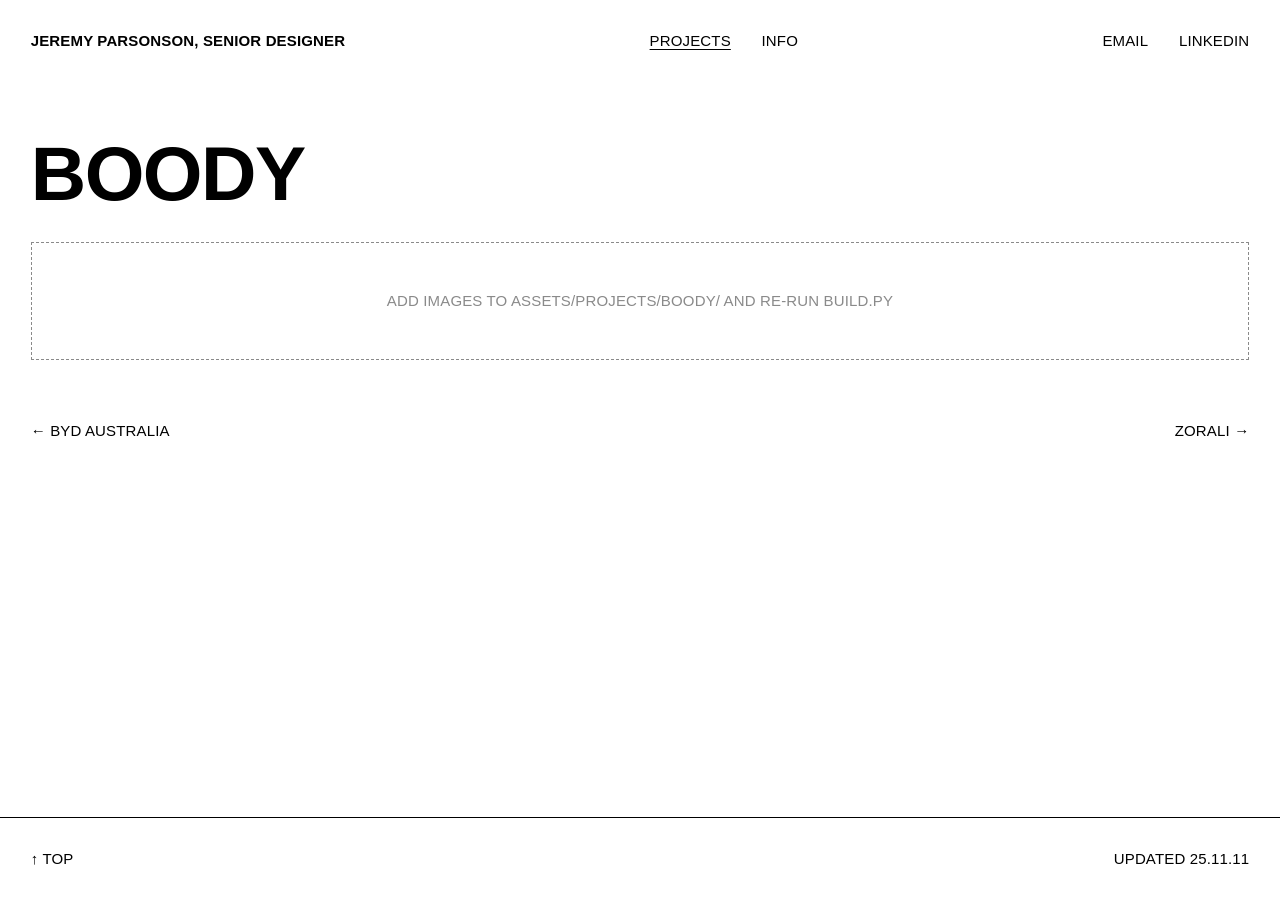
==== projects/boody.html @ ed54d406 "Add files via upload" ====
<!doctype html>
<html lang="en">
<head>
<meta charset="utf-8">
<meta name="viewport" content="width=device-width, initial-scale=1">
<title>Boody — Jeremy Parsonson</title>
<meta name="description" content="Jeremy Parsonson, Senior Designer. Brand identity, campaigns, digital and motion.">
<meta property="og:title" content="Boody — Jeremy Parsonson">
<meta property="og:description" content="Jeremy Parsonson, Senior Designer. Brand identity, campaigns, digital and motion.">
<meta property="og:type" content="website">
<link rel="stylesheet" href="../site.css">
</head>
<body>
<header class="site-header">
  <a class="name" href="../index.html">Jeremy Parsonson, Senior Designer</a>
  <nav>
    <a href="../index.html#work" aria-current="page">Projects</a>
    <a href="../information.html">Info</a>
  </nav>
  <nav>
    <a href="mailto:jeparsonson@gmail.com">Email</a>
    <a href="https://www.linkedin.com/in/jeremy-parsonson-223013231/" target="_blank" rel="noopener">LinkedIn</a>
  </nav>
</header>
<main>
<article class="project">
  <h1>Boody</h1>
  
  <div class="gallery">
  <div class="empty">Add images to assets/projects/boody/ and re-run build.py</div>
  </div>
  <div class="pager">
    <a href="byd-australia.html">&larr; BYD Australia</a>
    <a href="zorali.html">Zorali &rarr;</a>
  </div>
</article>
</main>
<footer class="site-footer">
  <a href="#">&uarr; Top</a>
  <span>Updated 25.11.11</span>
</footer>
</body>
</html>
---- site.css ----
:root {
  --bg: #fff;
  --fg: #000;
  --muted: #8a8a8a;
  --gutter: clamp(16px, 2.4vw, 32px);
  --font: "Helvetica Neue", Helvetica, Arial, "Liberation Sans", sans-serif;
}

* { box-sizing: border-box; margin: 0; padding: 0; }

html { -webkit-text-size-adjust: 100%; }

body {
  background: var(--bg);
  color: var(--fg);
  font-family: var(--font);
  font-size: 15px;
  line-height: 1.35;
  text-transform: uppercase;
  letter-spacing: 0.01em;
  min-height: 100vh;
  display: flex;
  flex-direction: column;
}

a { color: inherit; text-decoration: none; }
a:hover { text-decoration: underline; text-underline-offset: 3px; }

/* header */
.site-header {
  position: sticky;
  top: 0;
  z-index: 10;
  background: var(--bg);
  display: flex;
  flex-wrap: wrap;
  justify-content: space-between;
  gap: 4px var(--gutter);
  padding: var(--gutter);
}
.site-header nav { display: flex; gap: var(--gutter); }
.site-header .name { font-weight: 600; }
.site-header [aria-current="page"] { text-decoration: underline; text-underline-offset: 3px; }

main { flex: 1; padding: 0 var(--gutter) var(--gutter); }

/* home */
.hero {
  max-width: 22ch;
  font-size: clamp(32px, 6.4vw, 92px);
  line-height: 0.98;
  font-weight: 600;
  letter-spacing: -0.02em;
  padding: clamp(48px, 12vh, 140px) 0 var(--gutter);
}
.cta {
  display: inline-block;
  font-size: clamp(32px, 6.4vw, 92px);
  line-height: 0.98;
  font-weight: 600;
  letter-spacing: -0.02em;
  text-decoration: underline;
  text-decoration-thickness: 0.06em;
  text-underline-offset: 0.12em;
  margin-bottom: clamp(64px, 16vh, 200px);
}

.section-label { color: var(--muted); margin-bottom: 12px; }

.work-list { list-style: none; border-top: 1px solid var(--fg); }
.work-list li { border-bottom: 1px solid var(--fg); }
.work-list a {
  display: flex;
  justify-content: space-between;
  align-items: baseline;
  padding: 14px 0;
  font-size: clamp(22px, 3.6vw, 52px);
  font-weight: 600;
  letter-spacing: -0.015em;
  line-height: 1;
}
.work-list a:hover { text-decoration: none; }
.work-list .idx { font-size: 13px; font-weight: 400; letter-spacing: 0.01em; color: var(--muted); }
.work-list a:hover .idx { color: var(--fg); }

/* hover preview (desktop, only when a thumbnail exists) */
.preview {
  position: fixed;
  top: 0; left: 0;
  width: min(28vw, 360px);
  aspect-ratio: 4 / 5;
  object-fit: cover;
  pointer-events: none;
  opacity: 0;
  transform: translate(-50%, -50%);
  transition: opacity .12s ease;
  z-index: 5;
}
.preview.on { opacity: 1; }
@media (hover: none), (max-width: 760px) { .preview { display: none; } }

/* info */
.info {
  display: grid;
  grid-template-columns: repeat(12, 1fr);
  gap: var(--gutter);
  padding-top: clamp(32px, 8vh, 96px);
}
.info .lede { grid-column: 1 / span 7; font-size: clamp(24px, 3.4vw, 48px); font-weight: 600; line-height: 1.02; letter-spacing: -0.015em; }
.info .col { grid-column: span 3; }
.info .col:first-of-type { grid-column: 1 / span 3; }
.info h2 { font-size: 15px; font-weight: 400; color: var(--muted); margin-bottom: 8px; }
.info ul { list-style: none; }
.info .contact { grid-column: 1 / span 12; margin-top: var(--gutter); }
@media (max-width: 760px) {
  .info .lede, .info .col, .info .col:first-of-type { grid-column: 1 / -1; }
}

/* project */
.project h1 { font-size: clamp(32px, 6vw, 88px); line-height: 0.98; letter-spacing: -0.02em; font-weight: 600; padding: clamp(24px, 6vh, 72px) 0 var(--gutter); }
.project .desc { max-width: 60ch; margin-bottom: var(--gutter); text-transform: none; }
.gallery { display: flex; flex-direction: column; gap: var(--gutter); }
.gallery img, .gallery video { width: 100%; height: auto; display: block; }
.empty { border: 1px dashed var(--muted); color: var(--muted); padding: 48px var(--gutter); text-align: center; }
.pager { display: flex; justify-content: space-between; margin-top: calc(var(--gutter) * 2); }

/* footer */
.site-footer {
  display: flex;
  justify-content: space-between;
  gap: var(--gutter);
  padding: var(--gutter);
  border-top: 1px solid var(--fg);
}
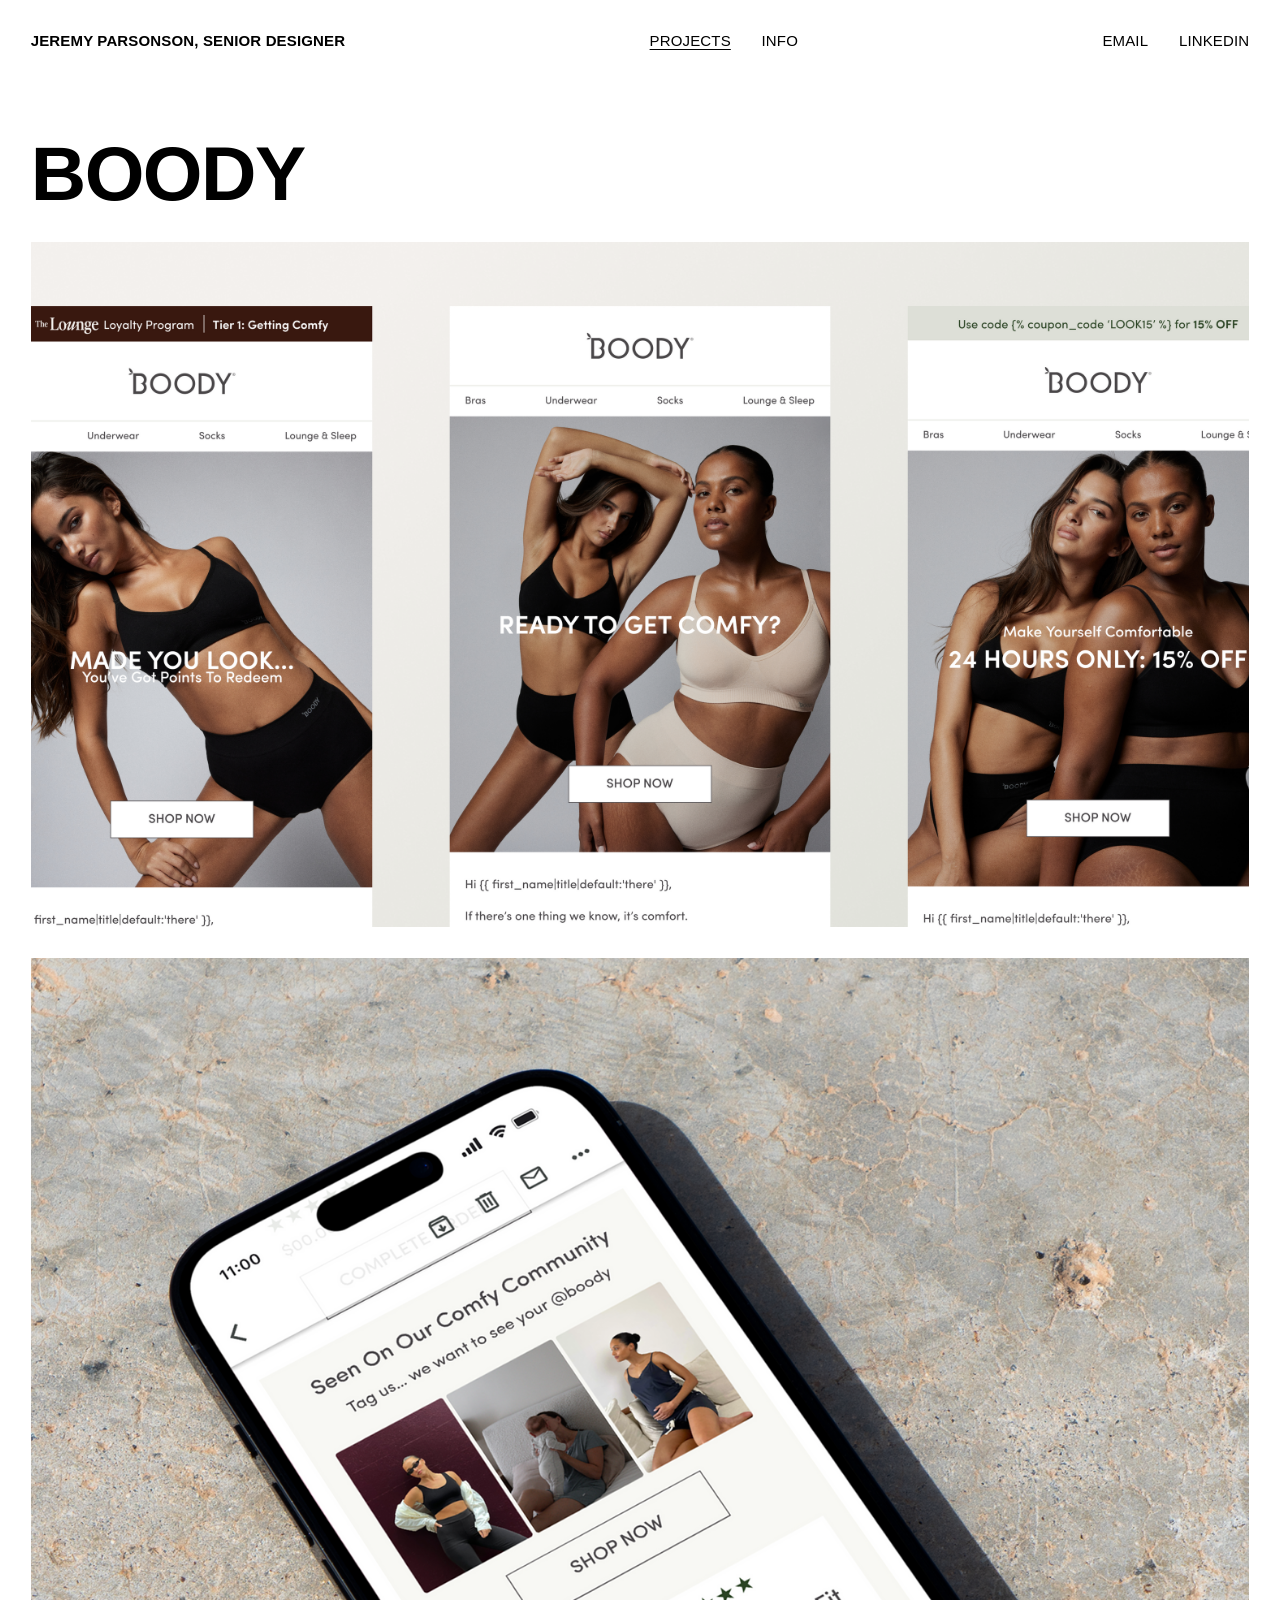
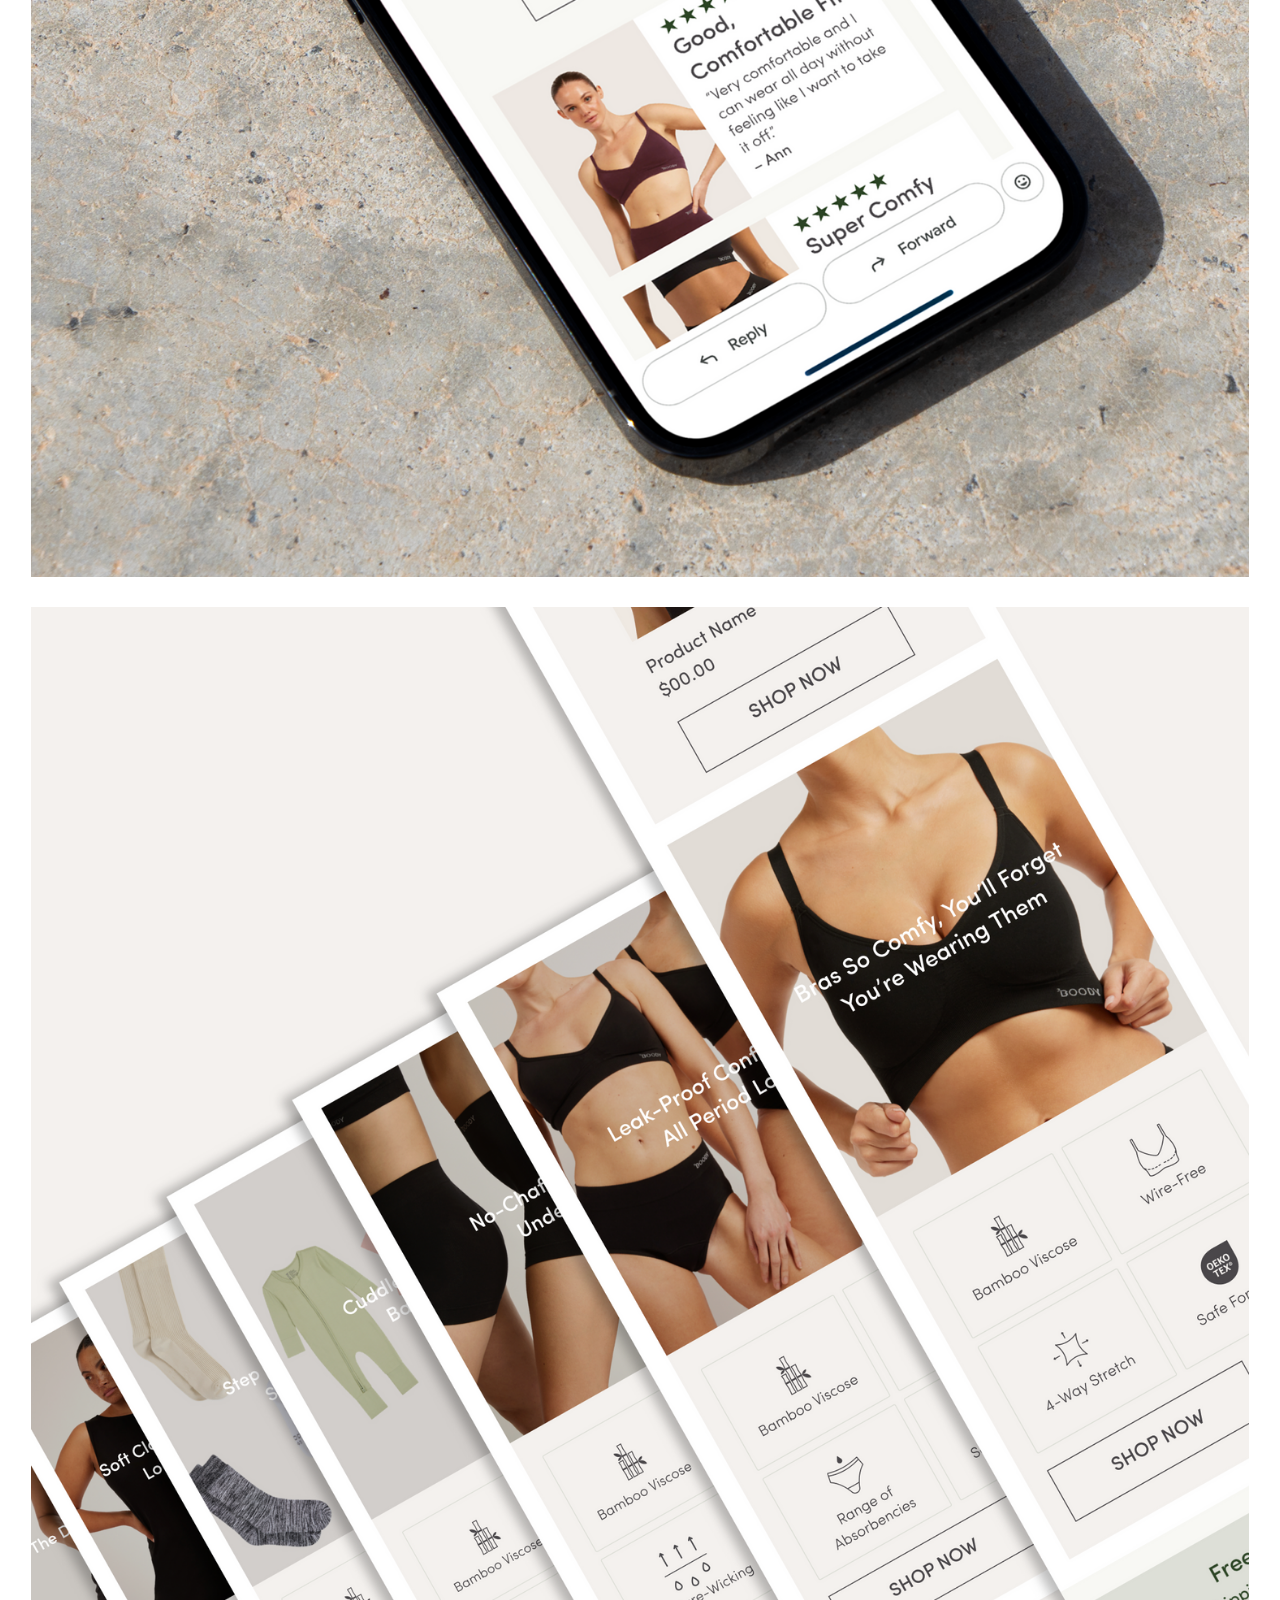
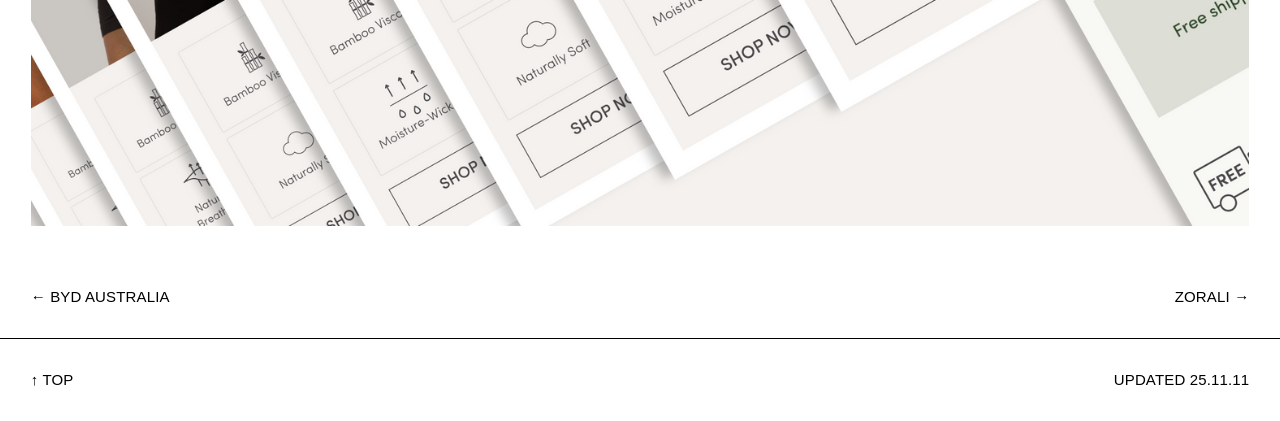
==== commit 6b84017f: "Rebuild pages" ====
--- a/projects/boody.html
+++ b/projects/boody.html
@@ -27,7 +27,9 @@
   <h1>Boody</h1>
   
   <div class="gallery">
-  <div class="empty">Add images to assets/projects/boody/ and re-run build.py</div>
+  <img src="../assets/projects/boody/01-boody.png" alt="Boody" loading="lazy">
+  <img src="../assets/projects/boody/02-boody.png" alt="Boody" loading="lazy">
+  <img src="../assets/projects/boody/03-boody.png" alt="Boody" loading="lazy">
   </div>
   <div class="pager">
     <a href="byd-australia.html">&larr; BYD Australia</a>
